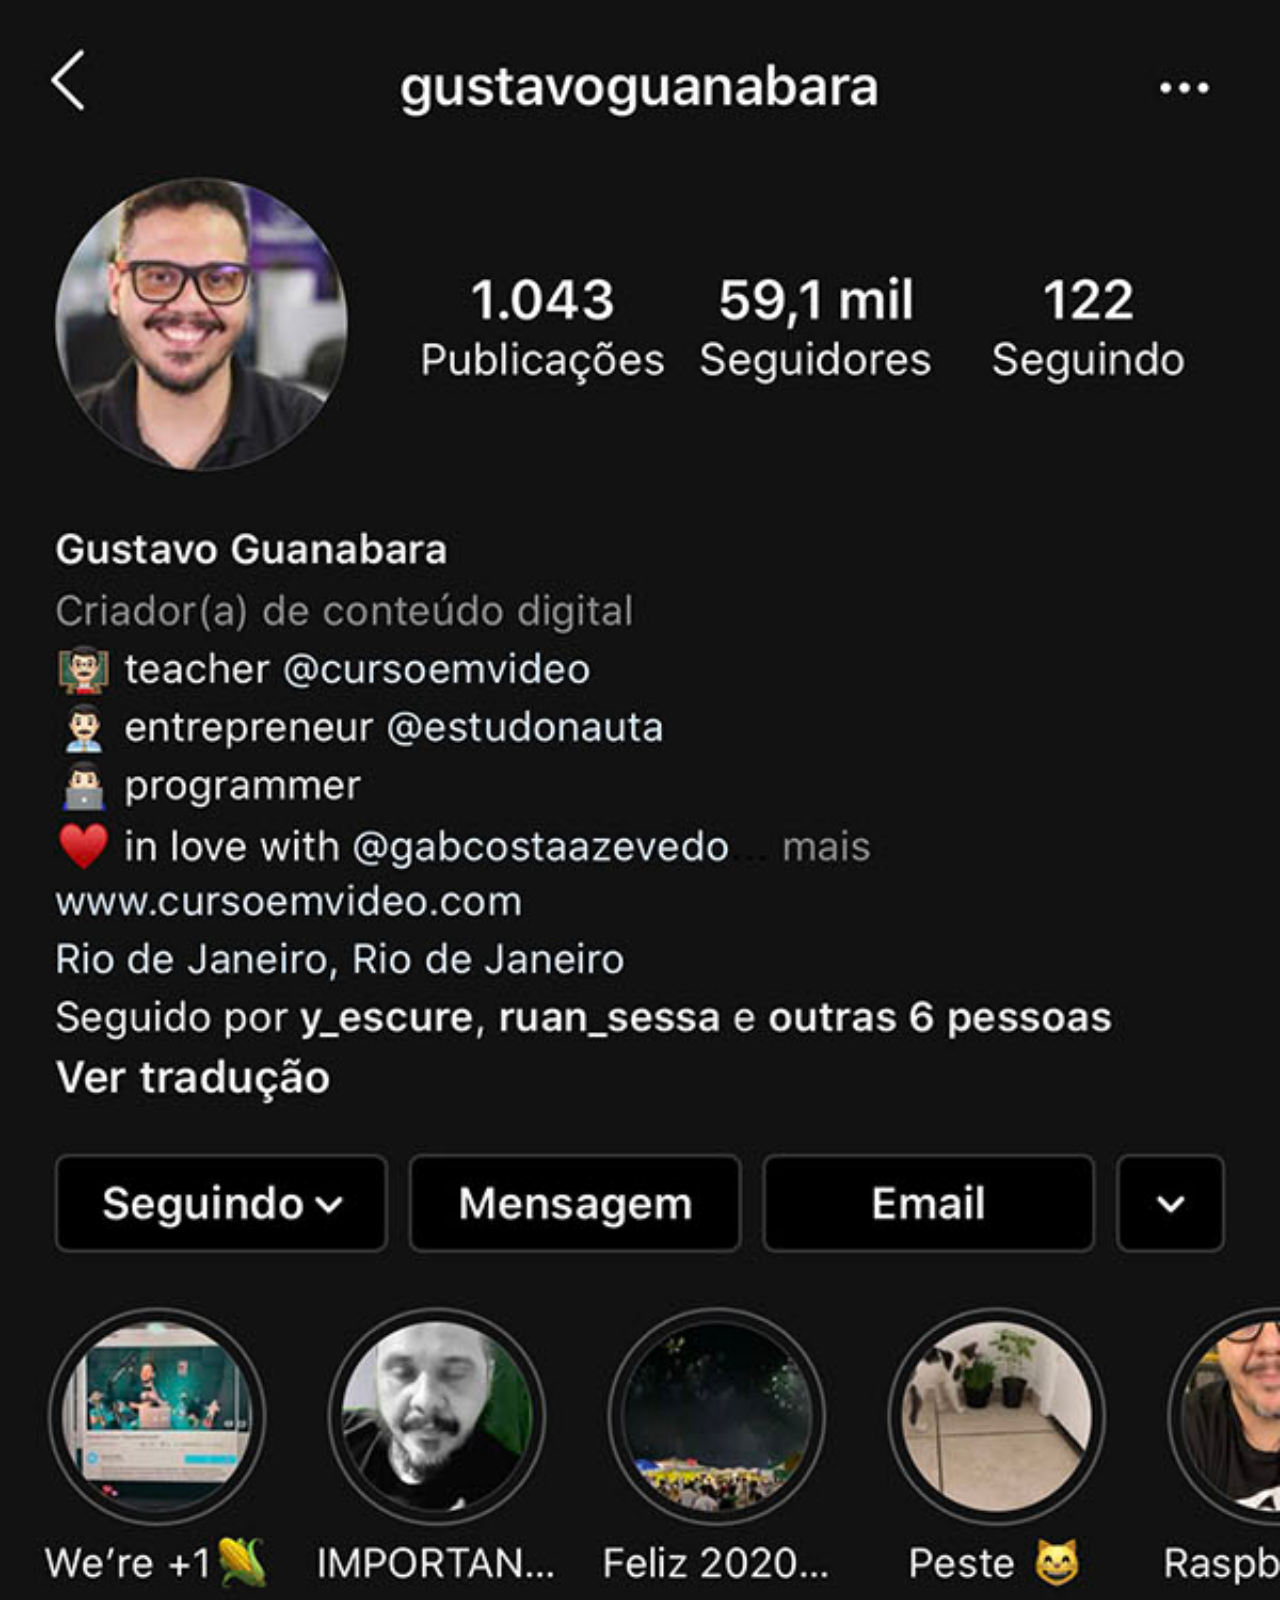
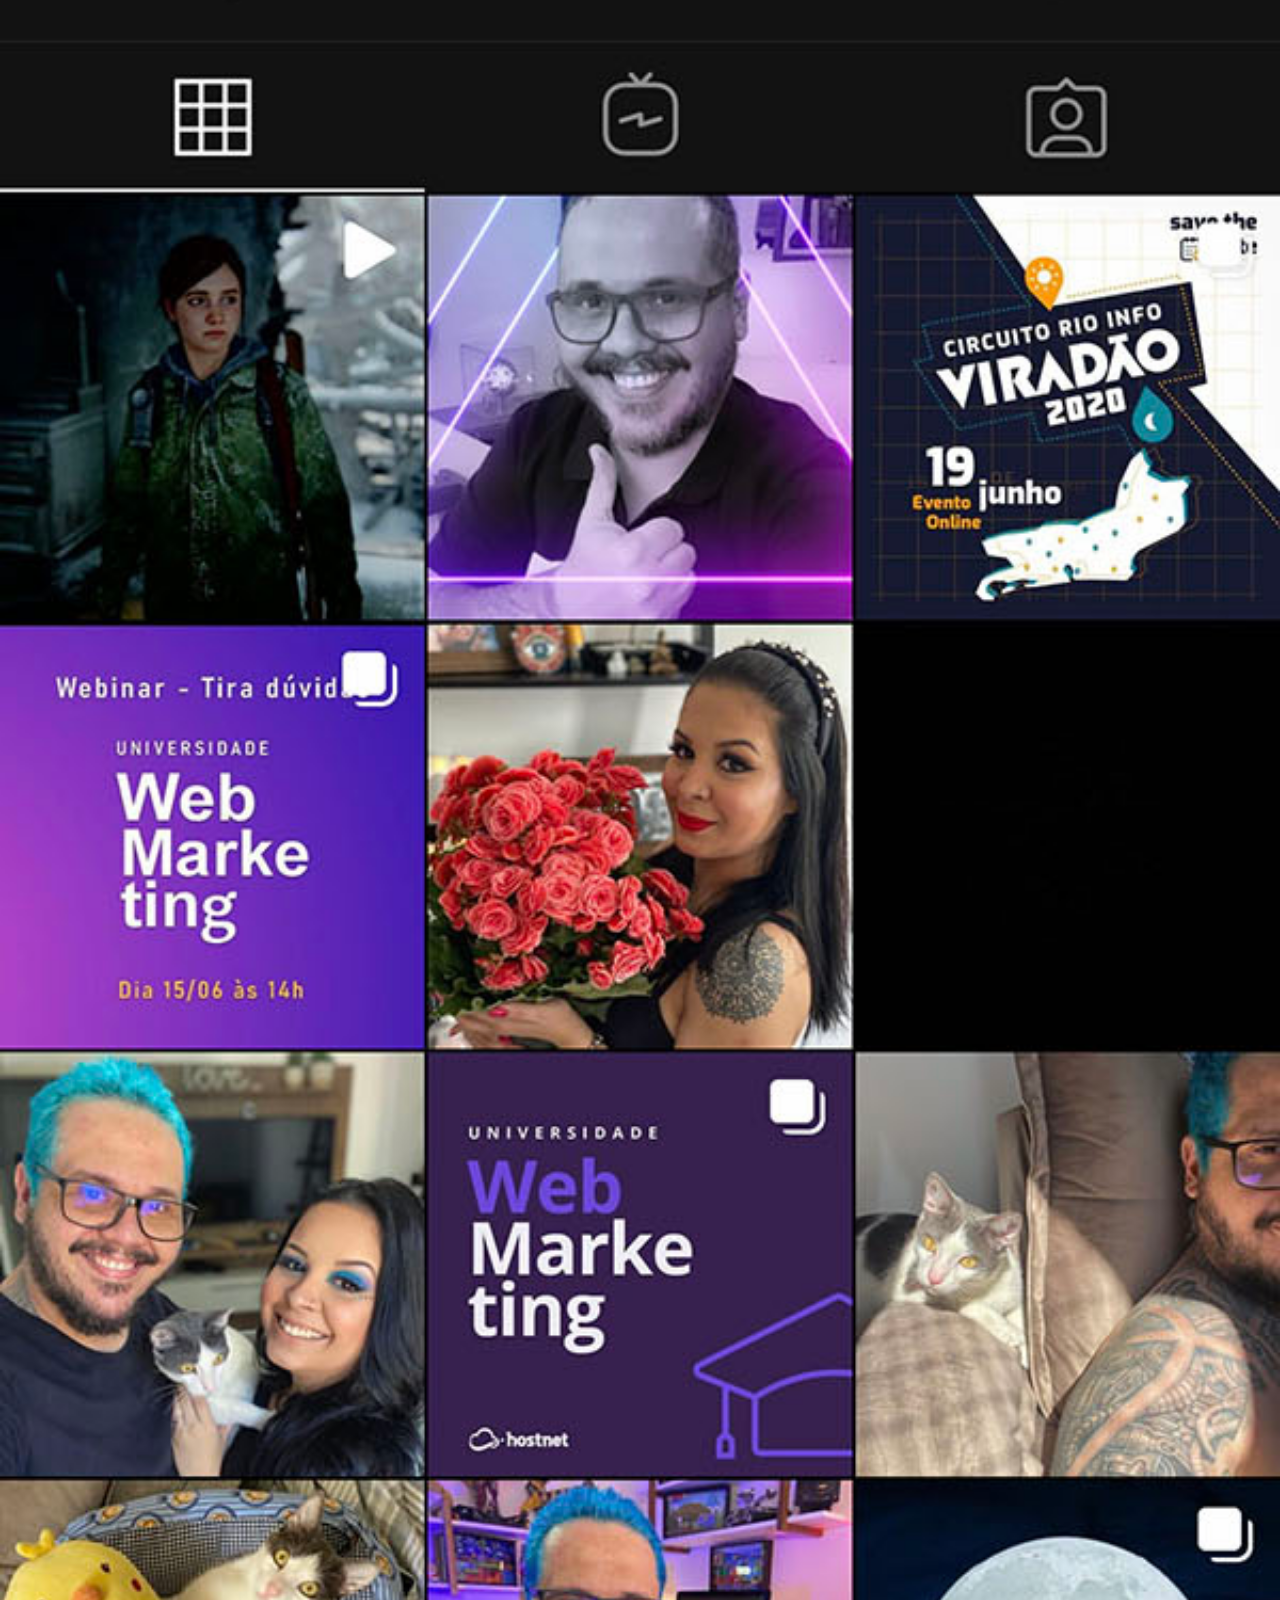
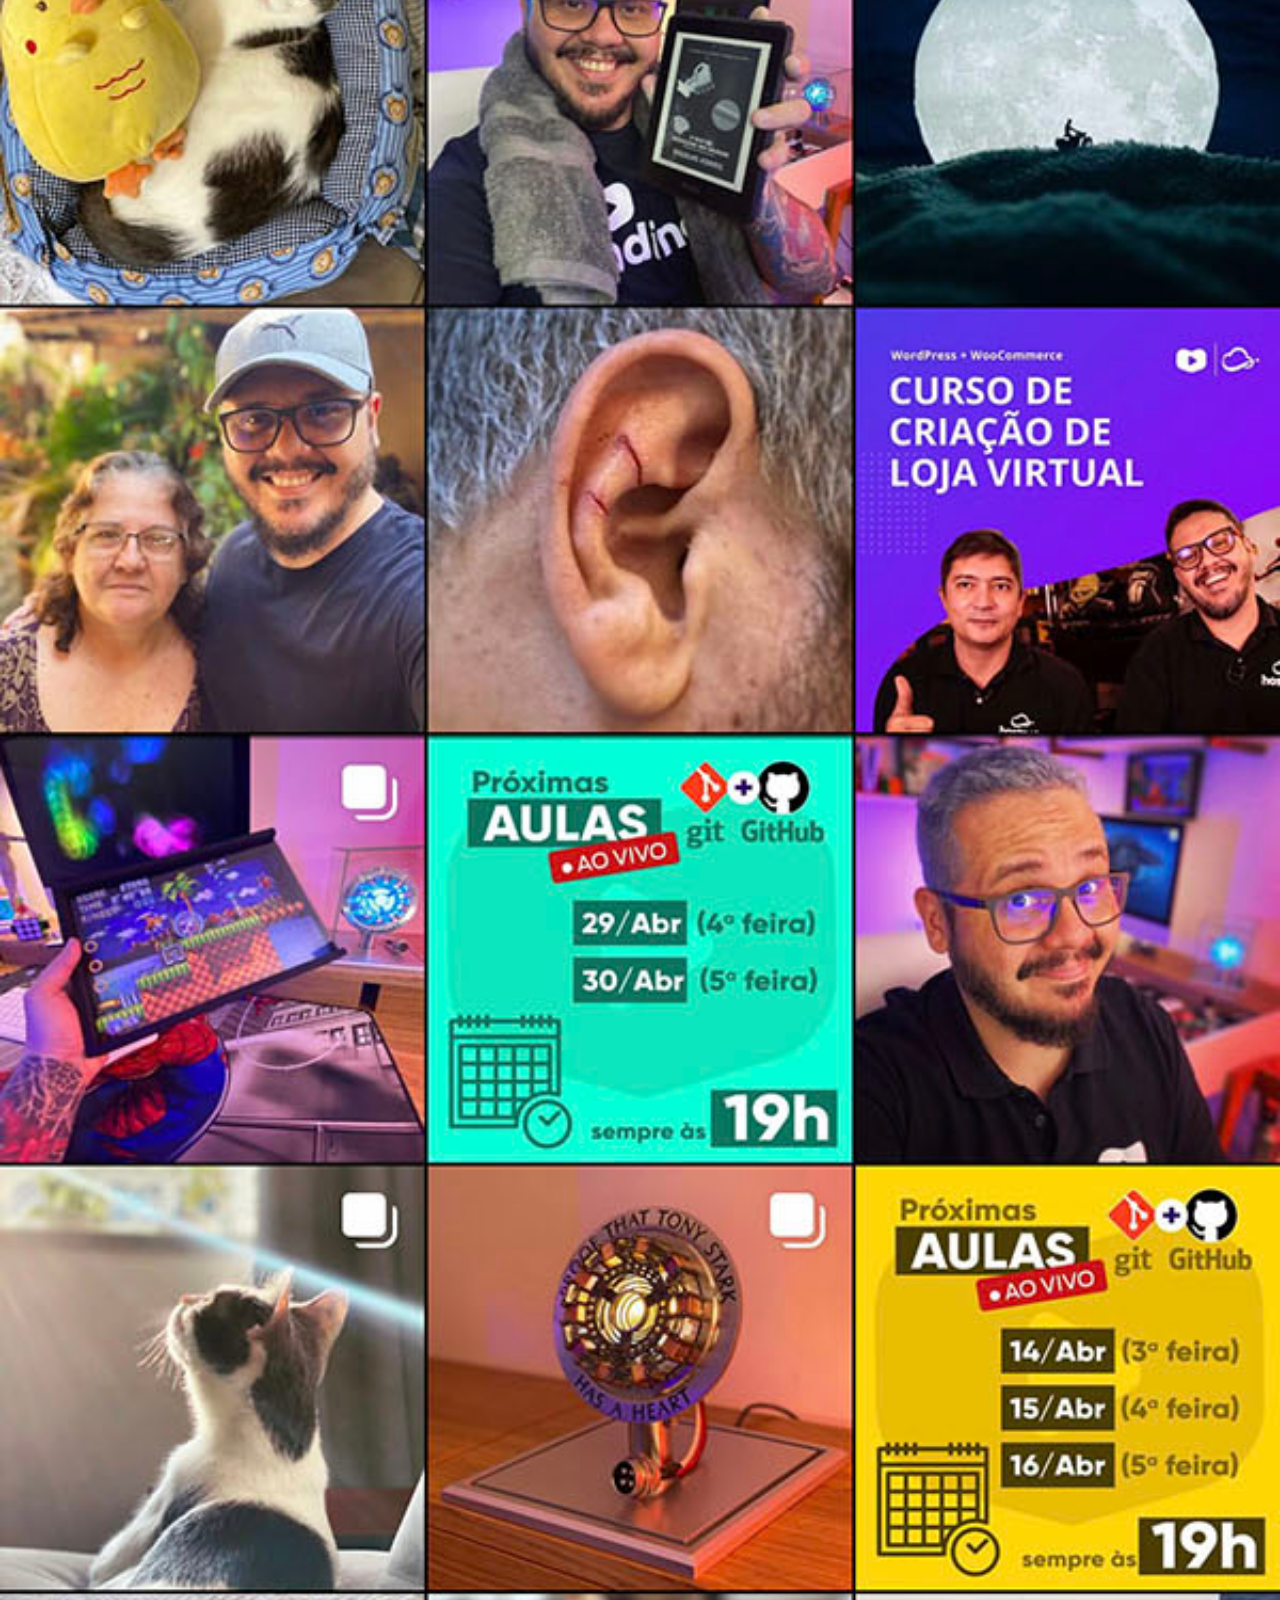
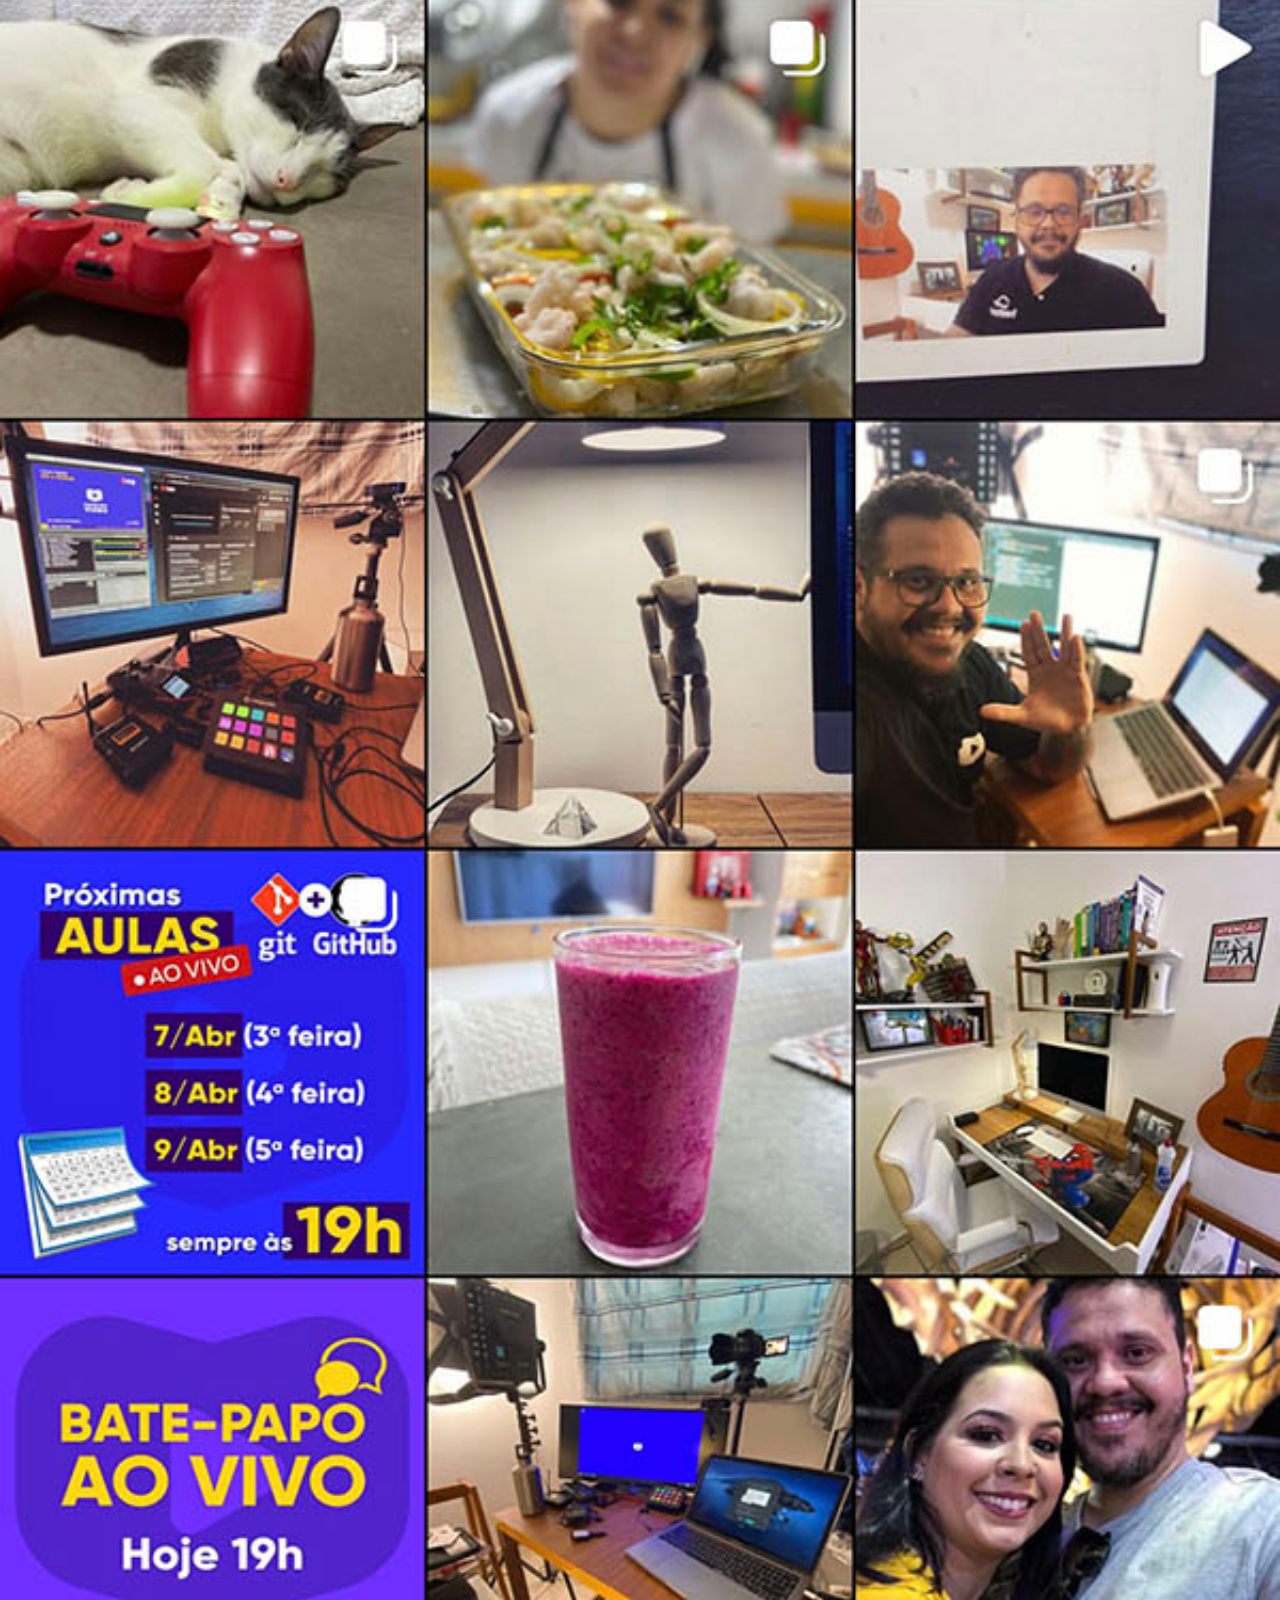
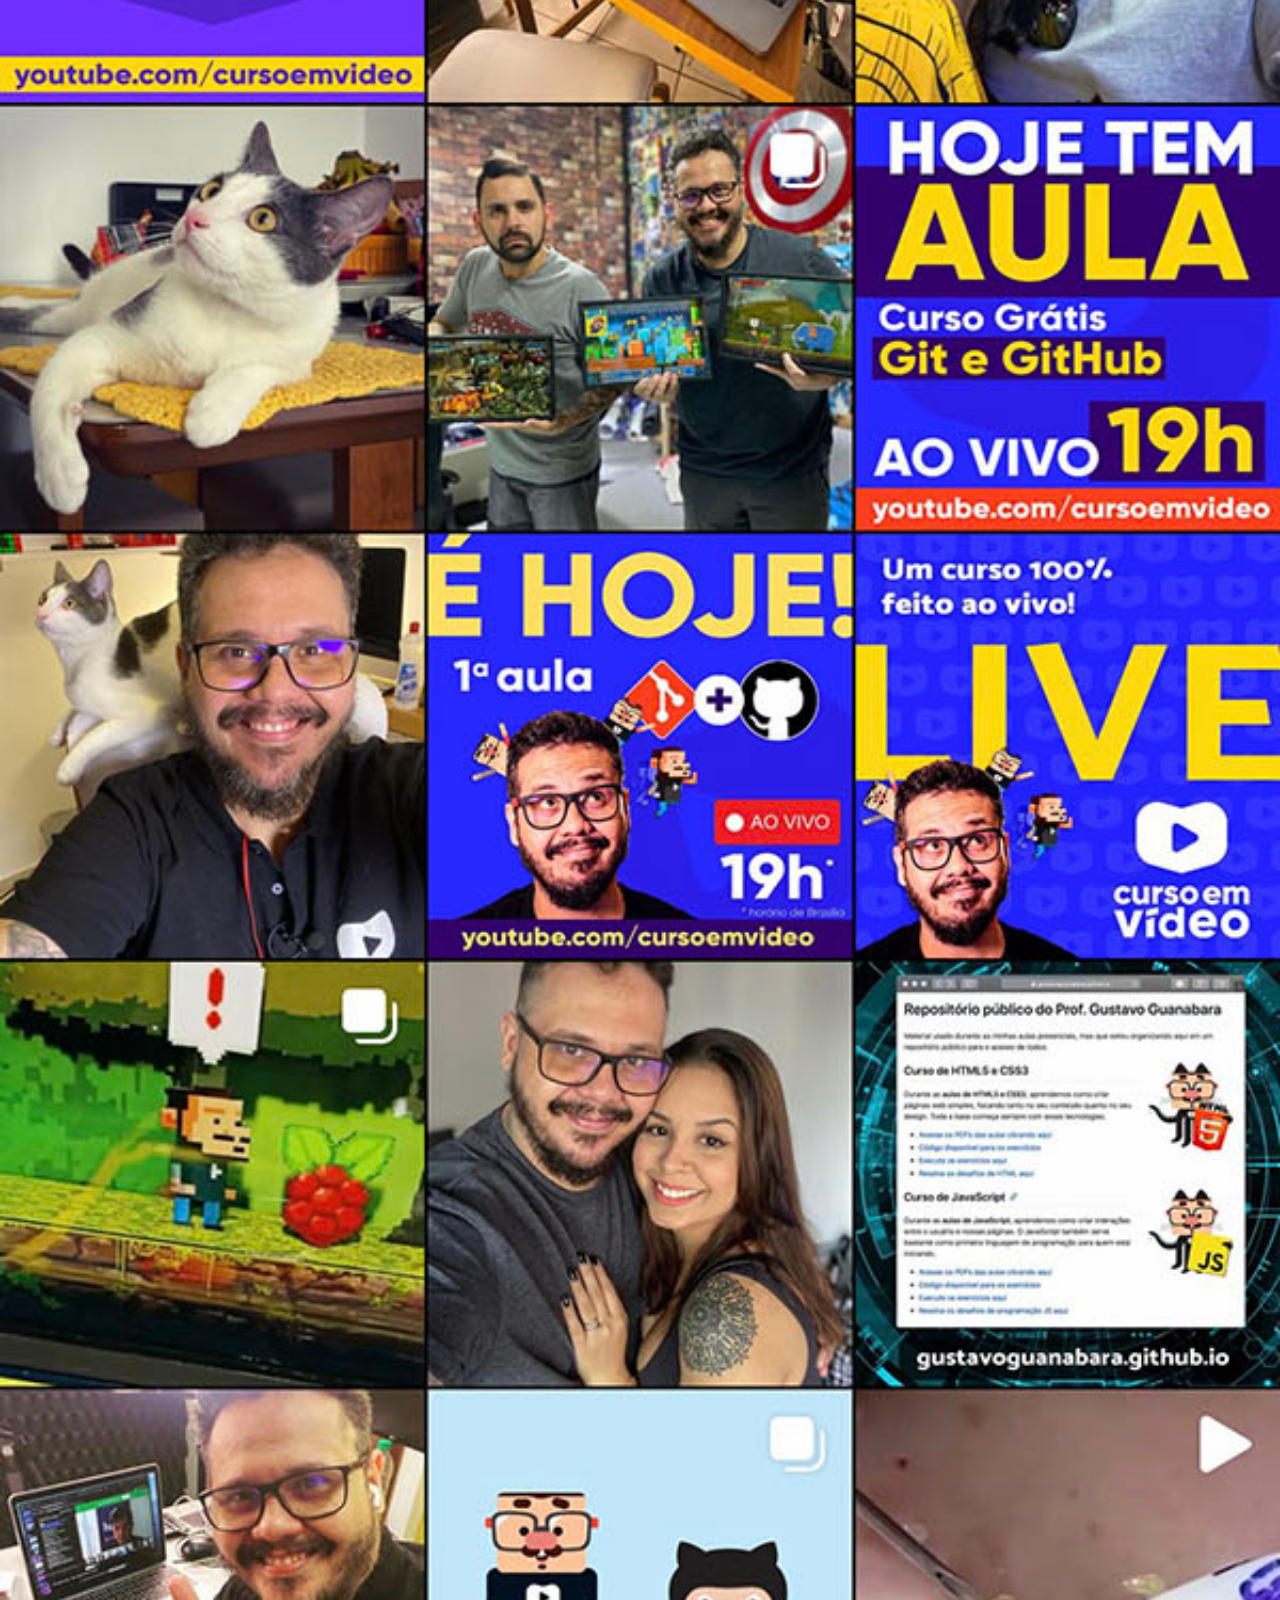
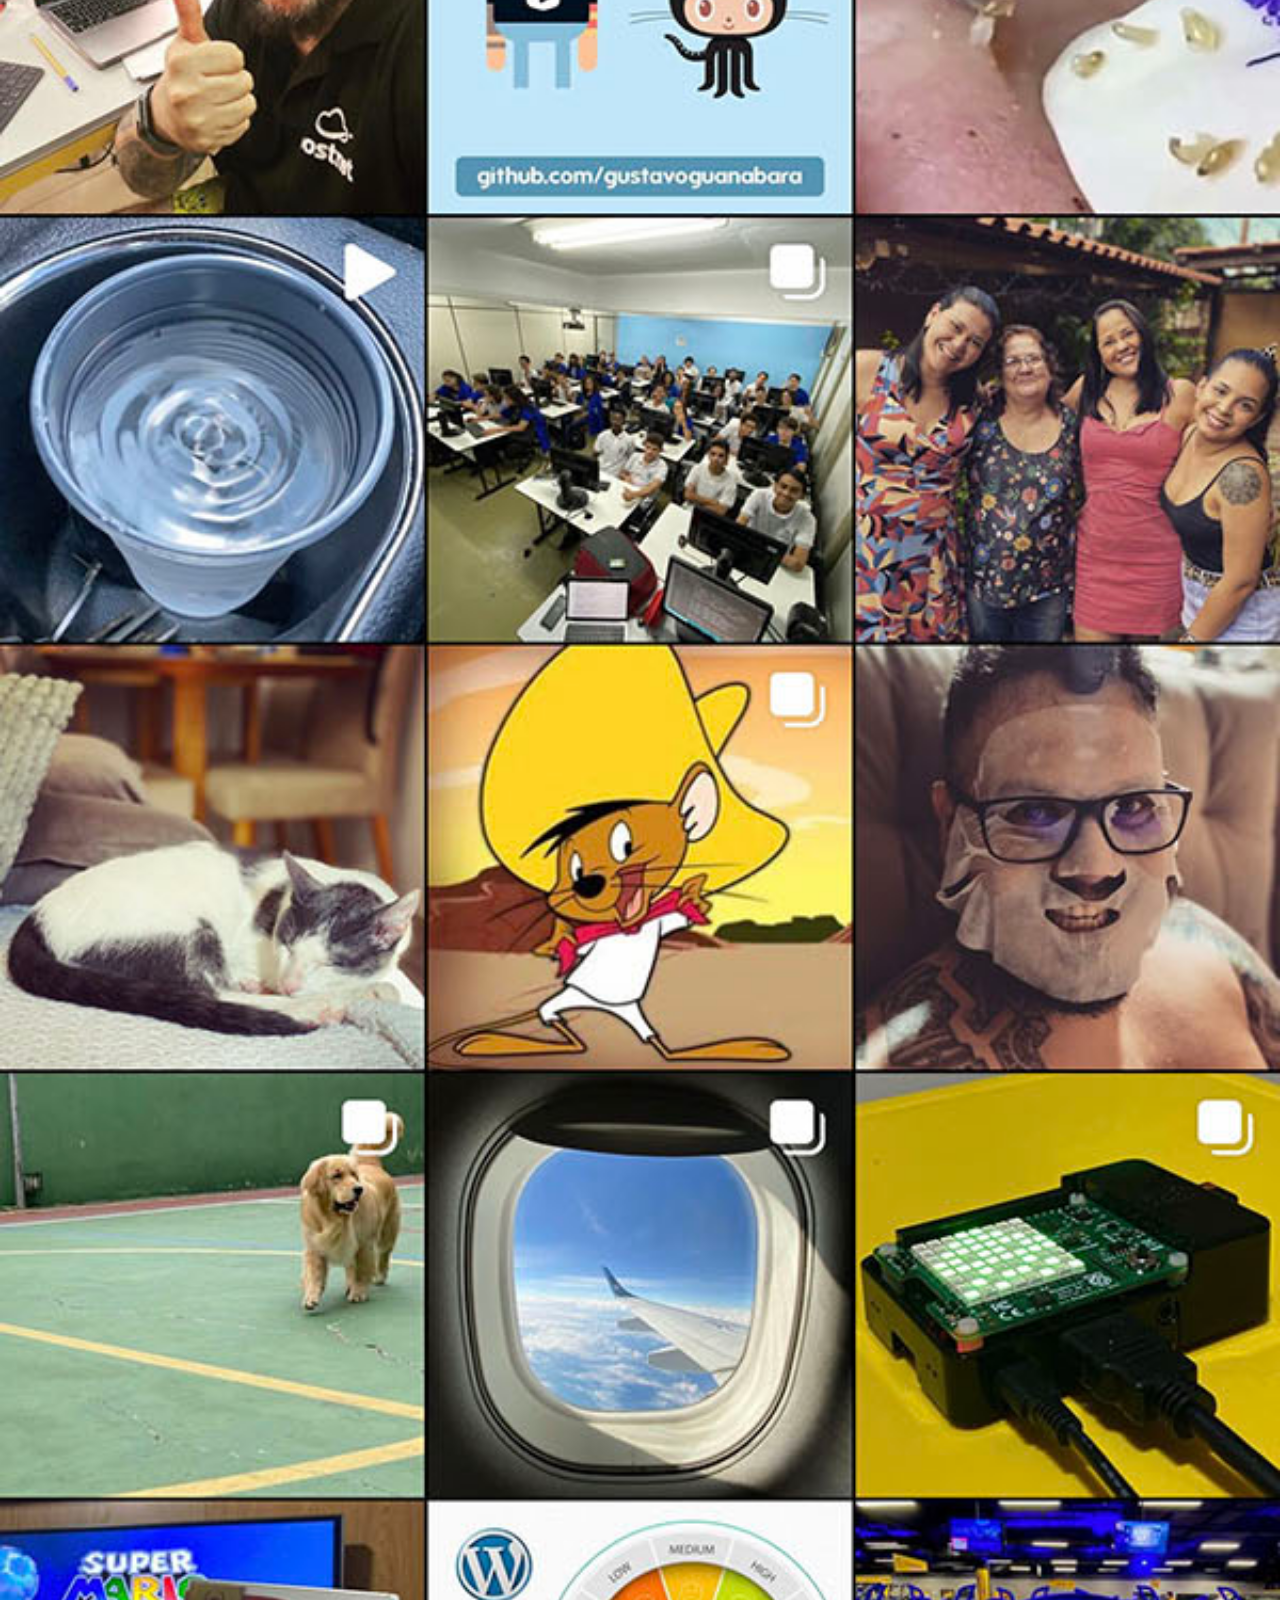
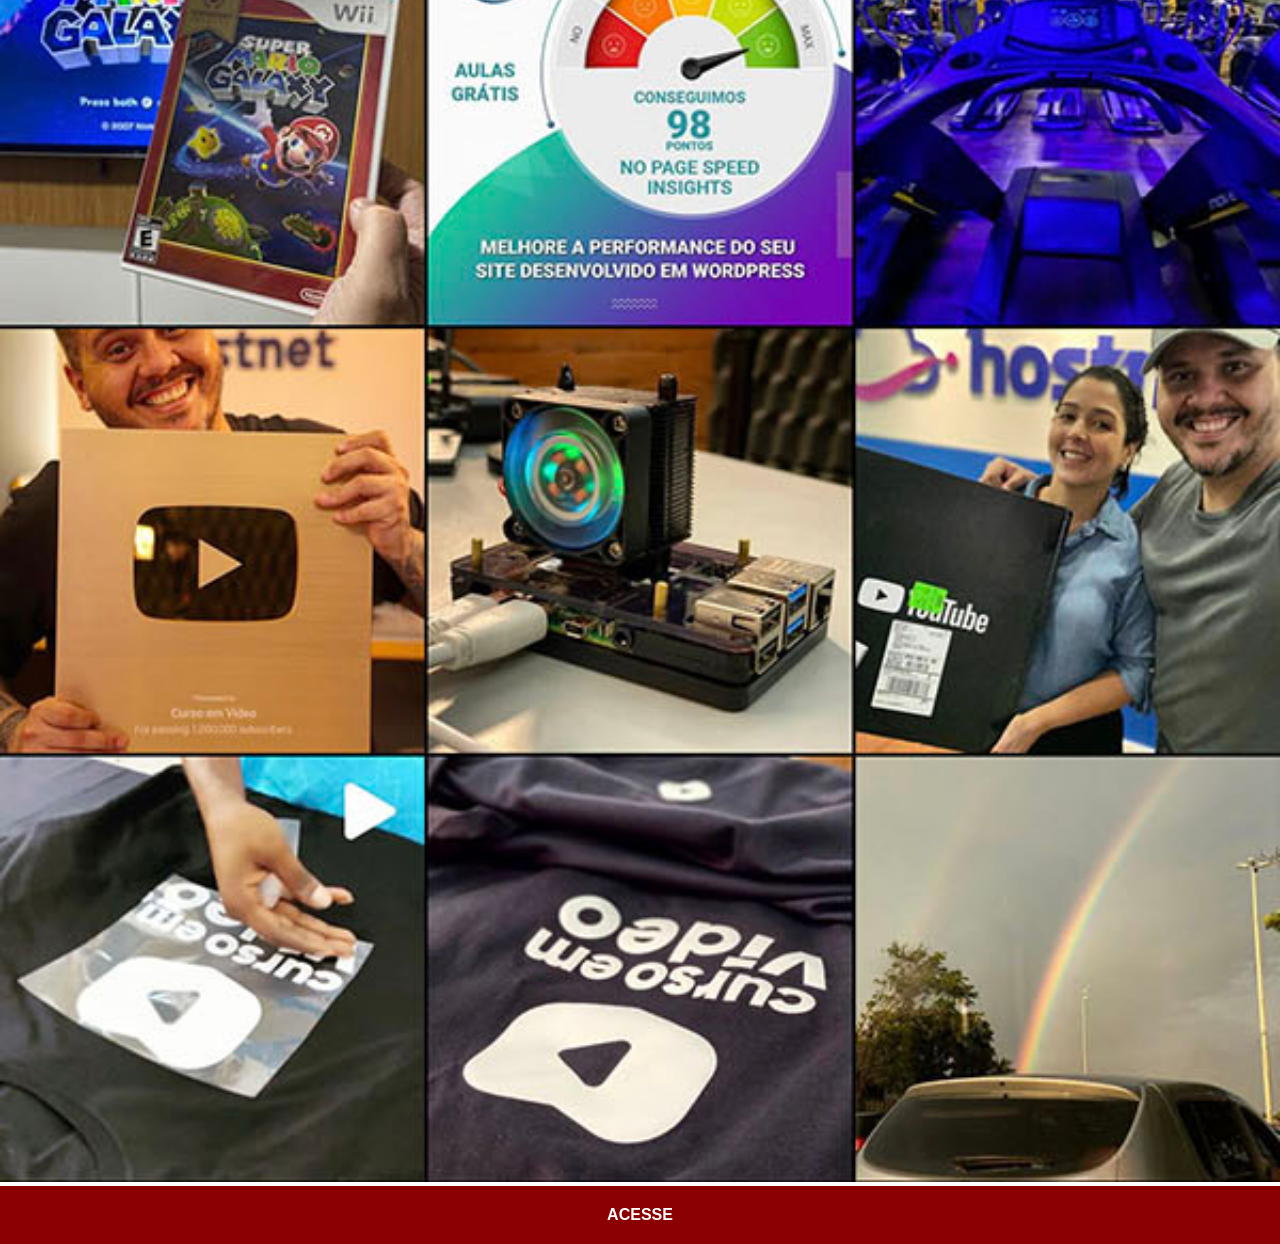
==== instagram.html @ 459ddacf "a15-m4 concluída" ====
<!DOCTYPE html>
<html lang="pt-br">
<head>
    <meta charset="UTF-8">
    <meta name="viewport" content="width=device-width, initial-scale=1.0">
    <title>Instagram</title>
    <link rel="stylesheet" href="estilos/social.css">
</head>
<body>
    <img src="imagens/tela-instagram.jpg" alt="Instagram">
    <a href="" target="_blank">ACESSE</a>
</body>
</html>
---- estilos/social.css ----
@charset "UTF-8";

* {
    margin: 0px;
    padding: 0px;
    font-family: Arial, Helvetica, sans-serif;
}

::-webkit-scrollbar {
    width: 0px;
    height: 0px;
}

img {
    width: 100vw;
}

a {
    display: block;
    background-color: darkred;
    color: white;
    padding: 20px;
    font-weight: bolder;
    text-align: center;
    text-decoration: none;
}

a:active {
    box-shadow: inset 5px 5px 1px black;
}
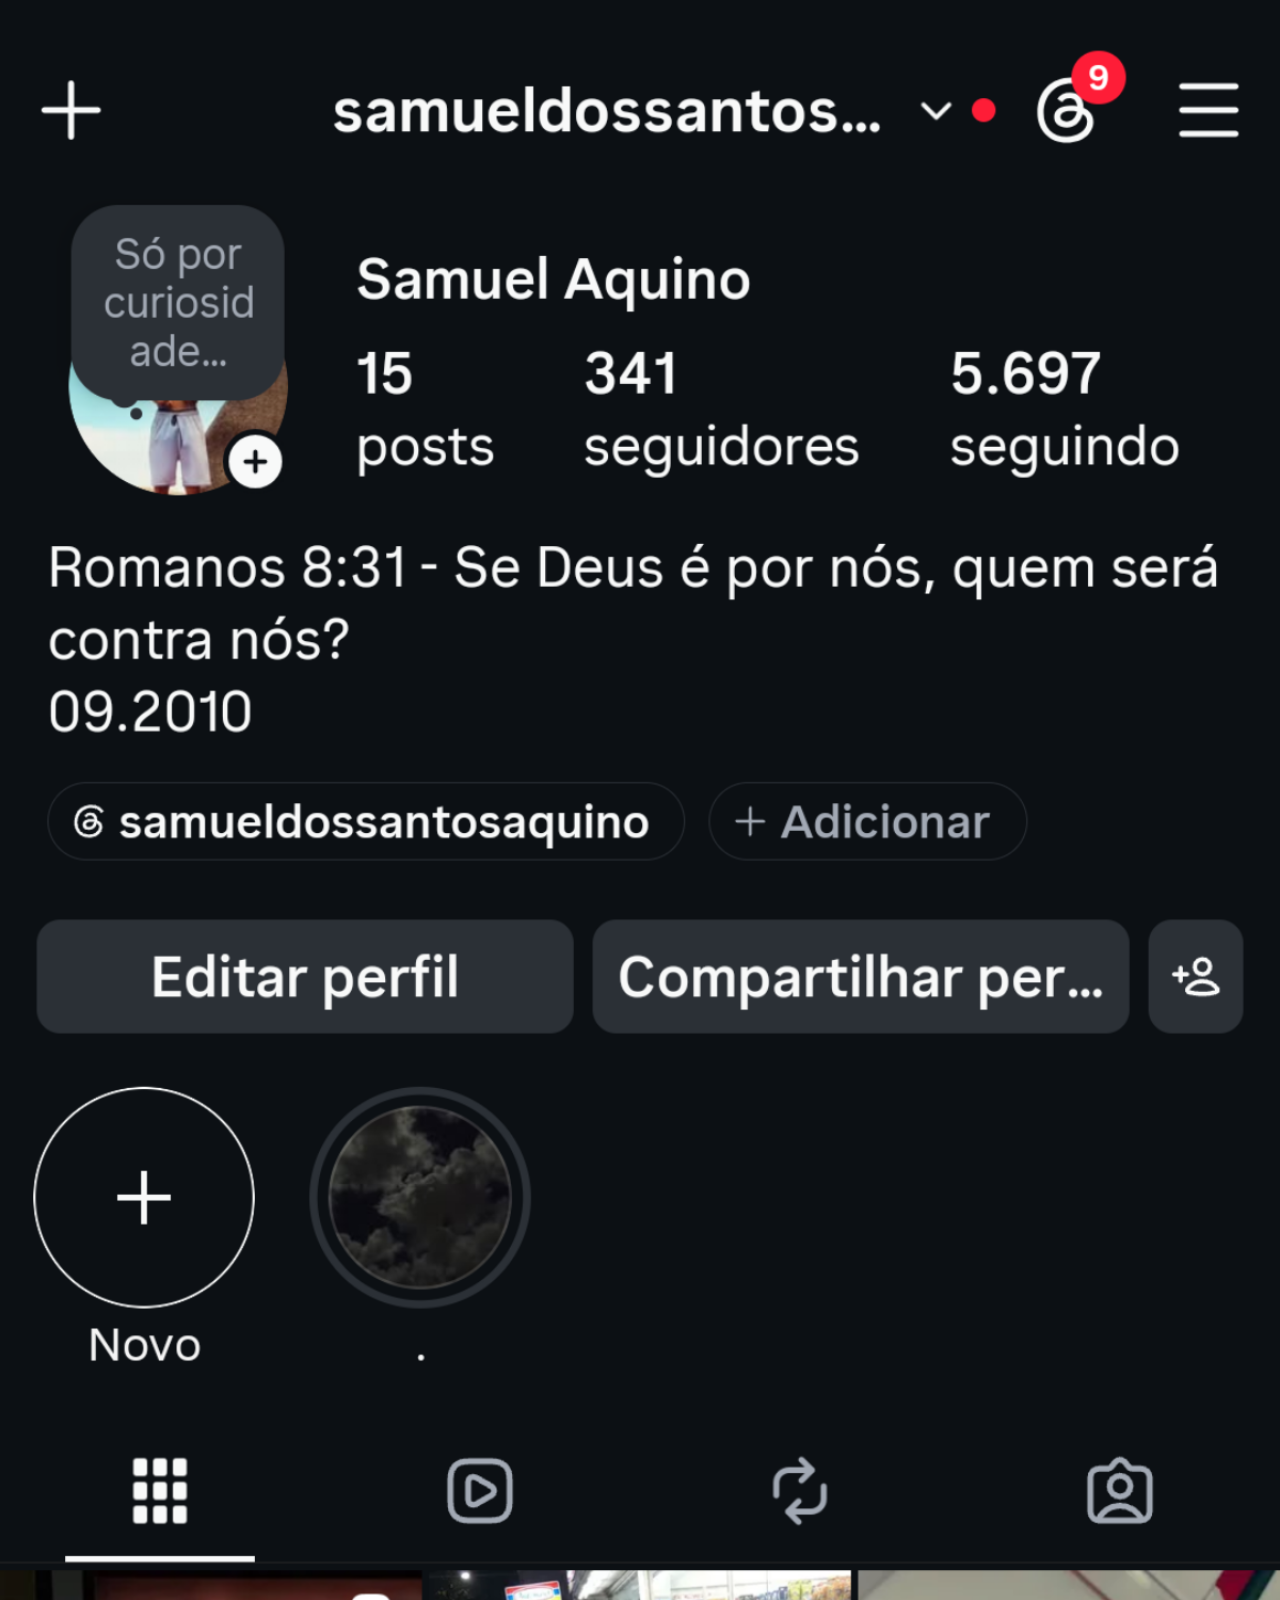
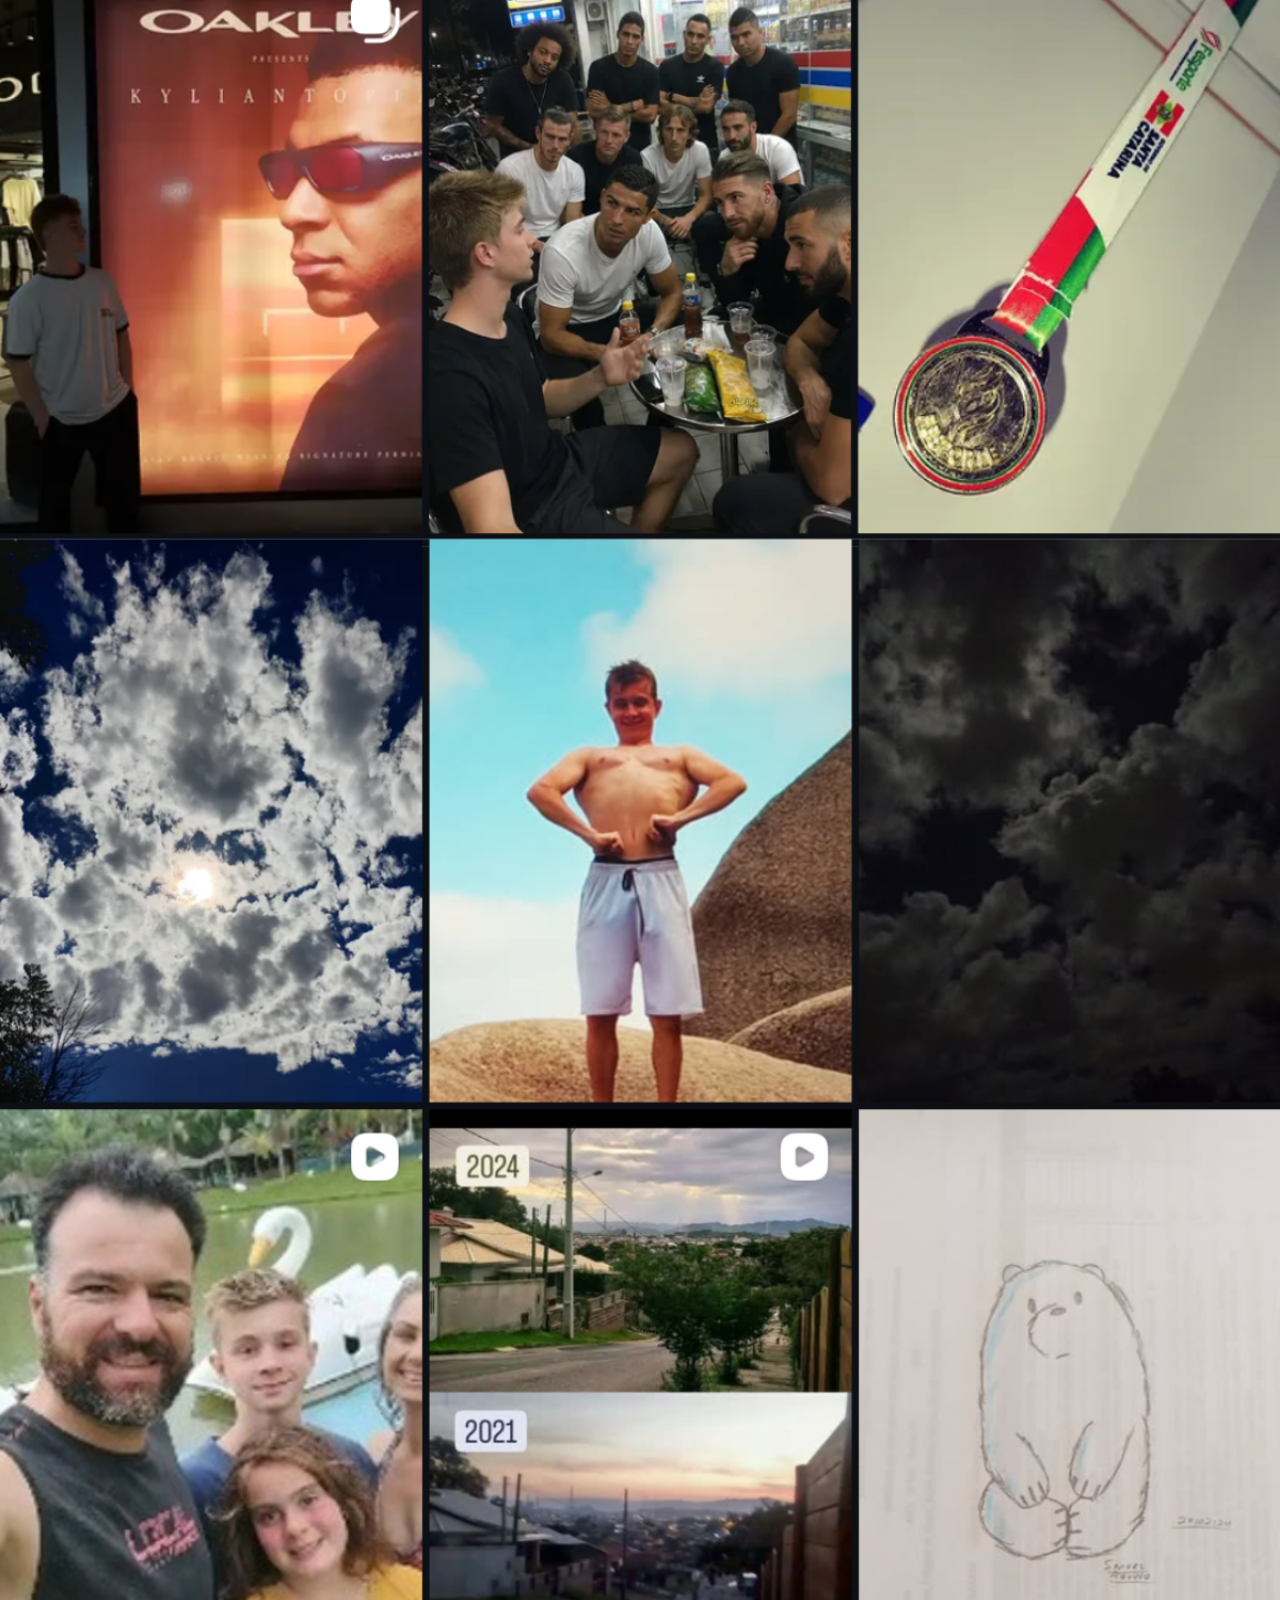
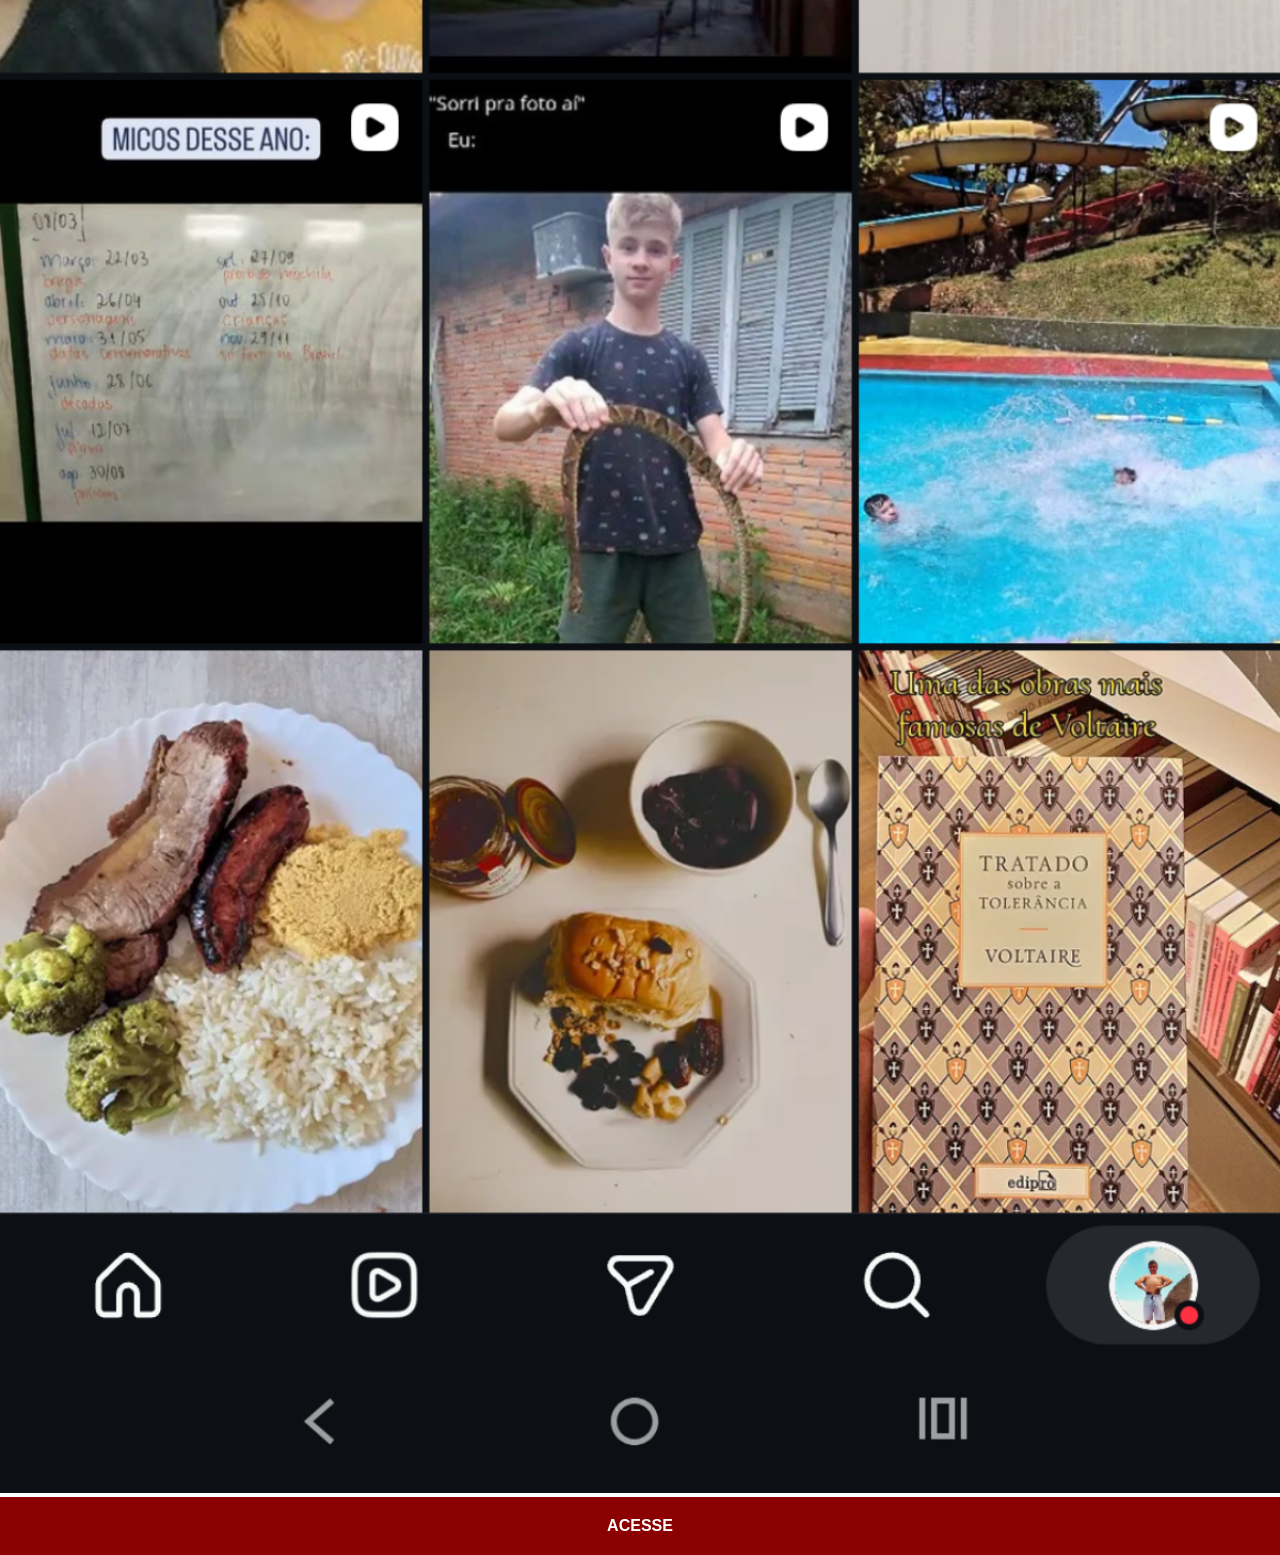
==== commit 6e2ce06c: "projeto concluido" ====
--- a/instagram.html
+++ b/instagram.html
@@ -7,7 +7,7 @@
     <link rel="stylesheet" href="estilos/social.css">
 </head>
 <body>
-    <img src="imagens/tela-instagram.jpg" alt="Instagram">
+    <img src="imagens/pagina_meuinstagram.png" alt="Instagram">
     <a href="" target="_blank">ACESSE</a>
 </body>
 </html>
